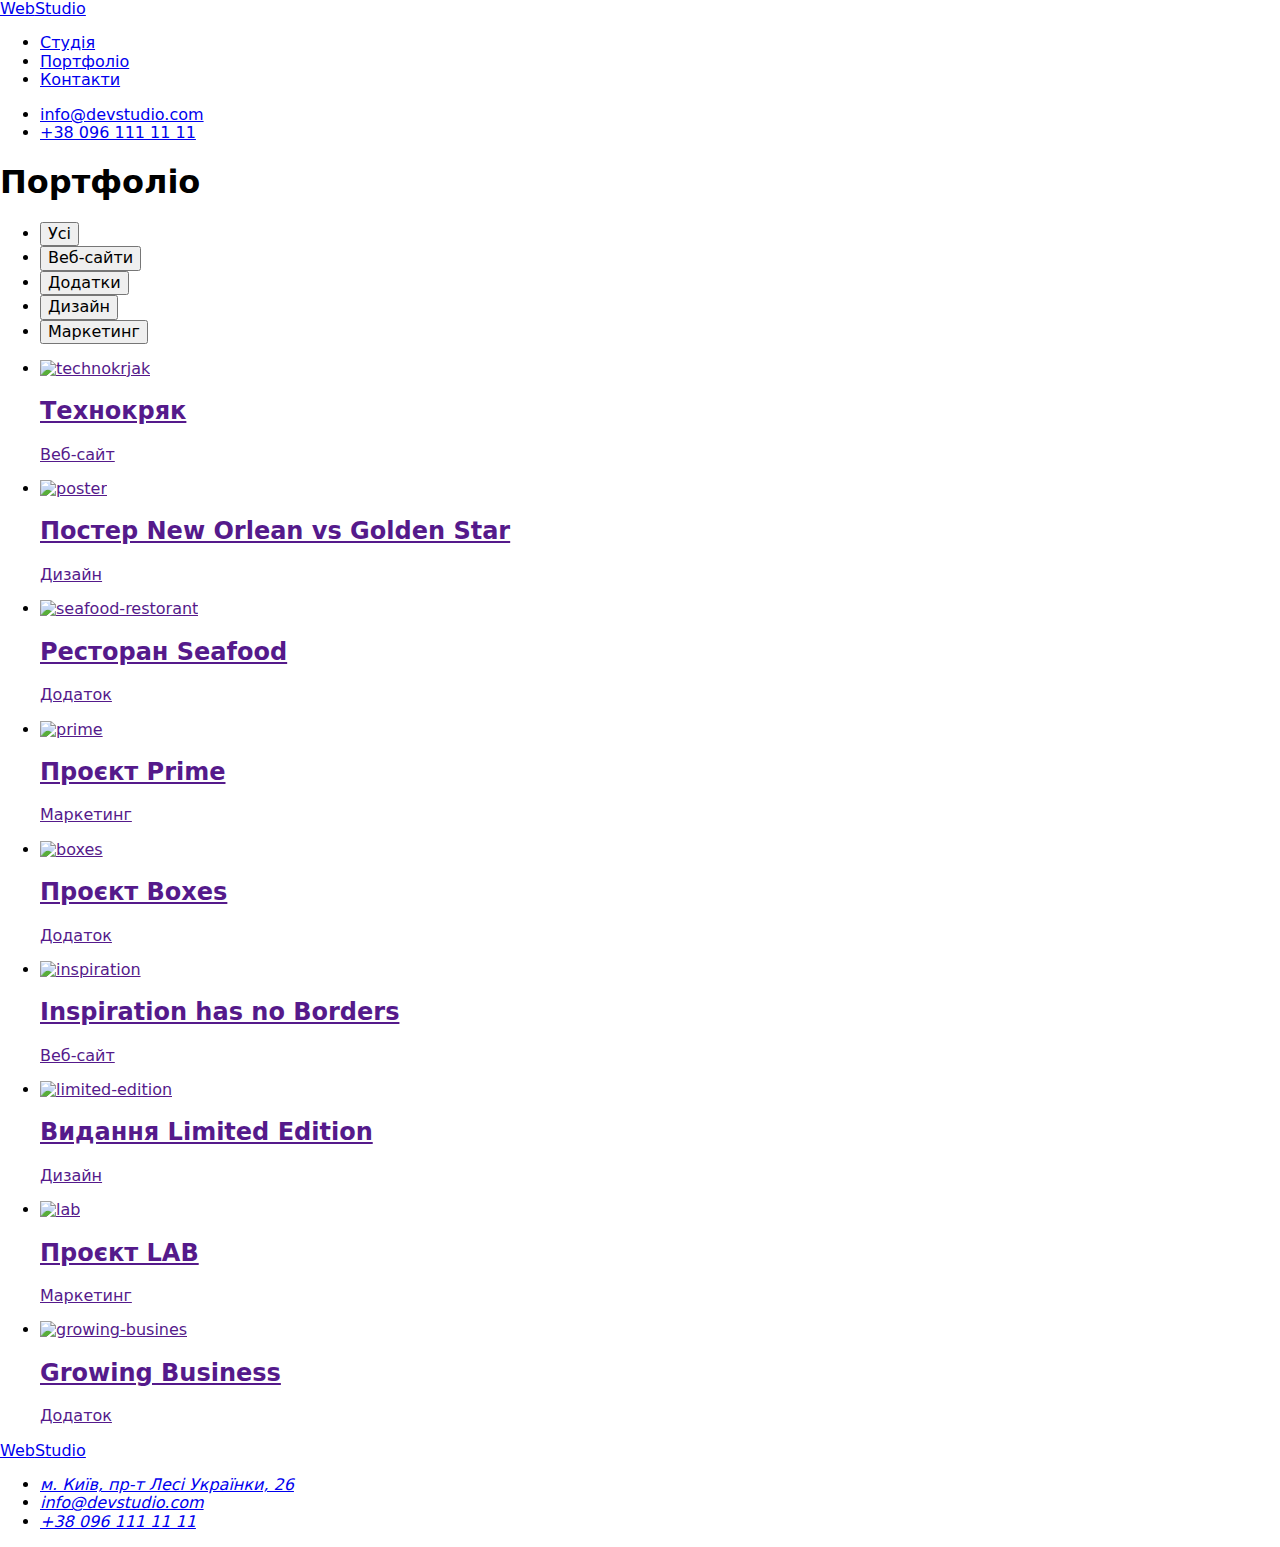
==== portfolio.html @ 2abaee3d "Add 1" ====
<!DOCTYPE html>
<html lang="uk">
<head>
    <meta charset="UTF-8">
    <meta http-equiv="X-UA-Compatible" content="IE=edge">
    <meta name="viewport" content="width=device-width, initial-scale=1.0">
    <title>WebStudio Portfolio</title>
    <link rel="stylesheet" href="https://fonts.googleapis.com/css2?family=Raleway:wght@700&family=Roboto:wght@400;500;700;900&display=swap">
    <link rel="stylesheet" href="https://cdnjs.cloudflare.com/ajax/libs/modern-normalize/1.1.0/modern-normalize.min.css">
    <link rel="stylesheet" href="css/style.css">
</head>
<body>
    <header>
        <!-- Logo -->
        <div class="container header-container">
            <a href="./index.html" class="logo logo-first">Web<span class="logo logo-end">Studio</span></a>
        <!-- Navigation -->
        <nav>
            <ul class="site-nav">
                <li class="nav-li"><a href="./index.html" class="link current">Студія</a></li>
                <li class="nav-li"><a href="./portfolio.html" class="link">Портфоліо</a></li>
                <li class="nav-li"><a href="./contacts.html" class="link">Контакти </a></li>
            </ul>
        </nav>
        <!-- Contacts -->
        <ul class="contacts-header">
            <li class="contacts-li"><a href="mailto:info@devstudio.com" class="contacts-link">info@devstudio.com</a></li>
            <li class="contacts-li"><a href="tel:+380961111111" class="contacts-link">+38 096 111 11 11</a></li>
        </ul>
        </div>
    </header>
    <main>
        <section class="portfolio-section">
        <div class="container">
            <h1 class="visually-hidden">Портфоліо</h1>
            <!-- Button filter -->
            <ul class="filter-list">
                <li><button class="button filter-item">Усі</button></li>
                <li><button class="button filter-item">Веб-сайти</button></li>
                <li><button class="button filter-item">Додатки</button></li>
                <li><button class="button filter-item">Дизайн</button></li>
                <li><button class="button filter-item">Маркетинг</button></li>
            </ul>
        <!-- Portfolio -->
            <ul class="portfolio-list">
                <li class="portfolio-item"> 
                        <a href="" class="portfolio-link">
                            <img class="portfolio-image" src="./images/techno.jpg" alt="technokrjak" width="370" height="294">
                        <div class="portfolio-content">
                            <h2 class="list-title">Технокряк</h2>
                            <p class="list-text" lang="uk">Веб-сайт</p>
                        </div>
                        </a>
                </li>
                <li class="portfolio-item"> 
                        <a href="" class="portfolio-link">
                            <img class="portfolio-image" src="./images/poster.jpg" alt="poster" width="370" height="294">
                        <div class="portfolio-content">
                            <h2 class="list-title">Постер New Orlean vs Golden Star</h2>
                            <p class="list-text" lang="uk">Дизайн</p>
                        </div>
                        </a>
                </li>
                <li class="portfolio-item"> 
                        <a href="" class="portfolio-link">
                            <img class="portfolio-image" src="./images/seafood.jpg" alt="seafood-restorant" width="370" height="294">
                        <div class="portfolio-content">
                            <h2 class="list-title">Ресторан Seafood</h2>
                            <p class="list-text" lang="uk">Додаток</p>
                        </div>
                        </a>
                </li>
                <li class="portfolio-item"> 
                        <a href="" class="portfolio-link">
                            <img class="portfolio-image" src="./images/prime.jpg" alt="prime" width="370" height="294">
                        <div class="portfolio-content">
                            <h2 class="list-title">Проєкт Prime</h2>
                            <p class="list-text" lang="uk">Маркетинг</p>
                        </div>
                        </a>
                </li>
                <li class="portfolio-item"> 
                        <a href="" class="portfolio-link">
                            <img class="portfolio-image" src="./images/boxes.jpg" alt="boxes" width="370" height="294">
                        <div class="portfolio-content">
                            <h2 class="list-title">Проєкт Boxes</h2>
                            <p class="list-text" lang="uk">Додаток</p>
                        </div>
                        </a>
                </li>
                <li class="portfolio-item"> 
                        <a href="" class="portfolio-link">
                            <img class="portfolio-image" src="./images/inspiration.jpg" alt="inspiration" width="370" height="294">
                        <div class="portfolio-content">
                            <h2 class="list-title" lang="en">Inspiration has no Borders</h2>
                            <p class="list-text" lang="uk">Веб-сайт</p>
                        </div>
                        </a>
                </li>
                <li class="portfolio-item"> 
                        <a href="" class="portfolio-link">
                            <img class="portfolio-image" src="./images/limited-edition.jpg" alt="limited-edition" width="370" height="294">
                        <div class="portfolio-content">
                            <h2 class="list-title">Видання Limited Edition</h2>
                            <p class="list-text" lang="uk">Дизайн</p>
                        </div>
                        </a>
                </li>
                <li class="portfolio-item"> 
                        <a href="" class="portfolio-link">
                            <img class="portfolio-image" src="./images/lab.jpg" alt="lab" width="370" height="294">
                        <div class="portfolio-content">
                            <h2 class="list-title">Проєкт LAB</h2>
                            <p class="list-text" lang="uk">Маркетинг</p>
                        </div>
                        </a>
        
                <li class="portfolio-item"> 
                        <a href="" class="portfolio-link">
                            <img class="portfolio-image" src="./images/growing-busines.jpg" alt="growing-busines" width="370" height="294">
                        <div class="portfolio-content">
                            <h2 class="list-title" lang="en">Growing Business</h2>
                            <p class="list-text" lang="uk">Додаток</p>
                        </div>
                        </a>
                </li>
            </ul>
        </div>
        </section>
    </main>
    <footer>
        <!-- Footer logo -->
        <div class="container">
        <a href="./index.html" class="logo logo-first">Web<span class="logo footer-end">Studio</span></a>
        <!-- Footer adress -->
         <address>
        <ul class="footer-list">
            <li class="footer-item"><a href="https://goo.gl/maps/C7pXMFegKn5EvWC58" class="adress-link" target="_blank" rel="noreferrer noopener"> м. Київ, пр-т Лесі Українки, 26 </a></li>
            <li class="footer-item"><a href="mailto:info@devstudio.com" class="footer-contacts">info@devstudio.com</a></li>
            <li class="footer-item"><a href="tell:+380961111111" class="footer-contacts">+38 096 111 11 11</a></li>
        </ul>
        </address>
        </div>
    </footer>
</body>
</html>
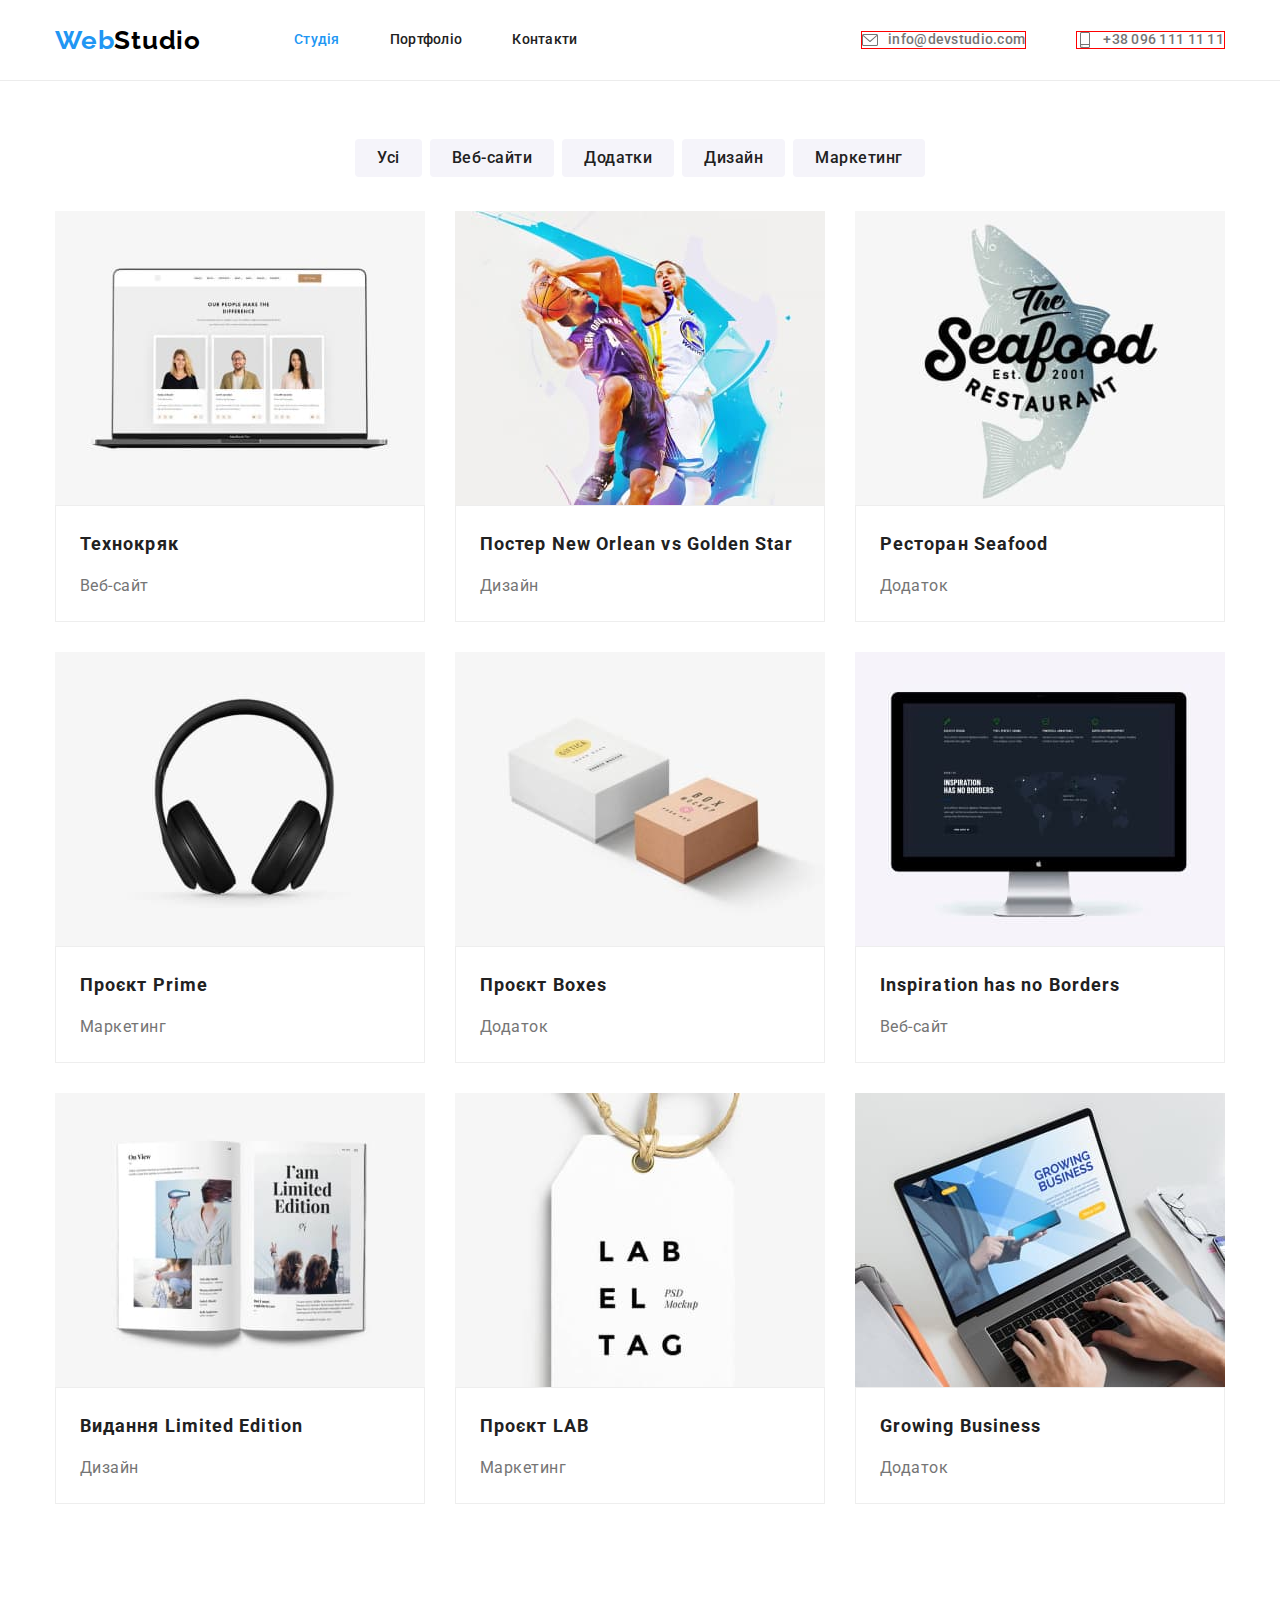
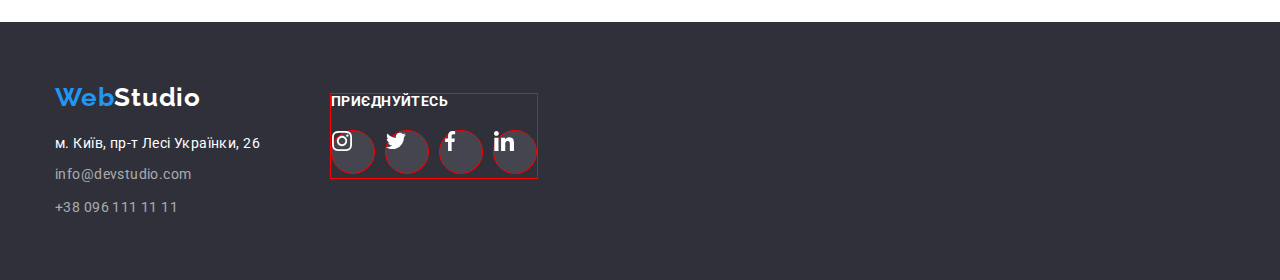
==== commit de15b3a2: "HW #4 first version" ====
--- a/portfolio.html
+++ b/portfolio.html
@@ -23,9 +23,11 @@
             </ul>
         </nav>
         <!-- Contacts -->
-        <ul class="contacts-header">
-            <li class="contacts-li"><a href="mailto:info@devstudio.com" class="contacts-link">info@devstudio.com</a></li>
-            <li class="contacts-li"><a href="tel:+380961111111" class="contacts-link">+38 096 111 11 11</a></li>
+         <ul class="contacts-header">
+            <li class="contacts-li"><a href="mailto:info@devstudio.com" class="contacts-link">
+                <svg class="header-icon"><use href="./images/icons.svg#icon-envelope-header"></use></svg> info@devstudio.com</a></li>
+            <li class="contacts-li"><a href="tel:+380961111111" class="contacts-link">
+                <svg class="header-icon"><use href="./images/icons.svg#icon-smartphone-header"></use></svg>+38 096 111 11 11</a></li>
         </ul>
         </div>
     </header>
@@ -44,7 +46,7 @@
         <!-- Portfolio -->
             <ul class="portfolio-list">
                 <li class="portfolio-item"> 
-                        <a href="" class="portfolio-link">
+                        <a class="portfolio-link" href="" >
                             <img class="portfolio-image" src="./images/techno.jpg" alt="technokrjak" width="370" height="294">
                         <div class="portfolio-content">
                             <h2 class="list-title">Технокряк</h2>
@@ -53,7 +55,7 @@
                         </a>
                 </li>
                 <li class="portfolio-item"> 
-                        <a href="" class="portfolio-link">
+                        <a class="portfolio-link" href="" >
                             <img class="portfolio-image" src="./images/poster.jpg" alt="poster" width="370" height="294">
                         <div class="portfolio-content">
                             <h2 class="list-title">Постер New Orlean vs Golden Star</h2>
@@ -62,7 +64,7 @@
                         </a>
                 </li>
                 <li class="portfolio-item"> 
-                        <a href="" class="portfolio-link">
+                        <a class="portfolio-link" href="" >
                             <img class="portfolio-image" src="./images/seafood.jpg" alt="seafood-restorant" width="370" height="294">
                         <div class="portfolio-content">
                             <h2 class="list-title">Ресторан Seafood</h2>
@@ -71,7 +73,7 @@
                         </a>
                 </li>
                 <li class="portfolio-item"> 
-                        <a href="" class="portfolio-link">
+                        <a class="portfolio-link" href="">
                             <img class="portfolio-image" src="./images/prime.jpg" alt="prime" width="370" height="294">
                         <div class="portfolio-content">
                             <h2 class="list-title">Проєкт Prime</h2>
@@ -80,7 +82,7 @@
                         </a>
                 </li>
                 <li class="portfolio-item"> 
-                        <a href="" class="portfolio-link">
+                        <a class="portfolio-link" href="" >
                             <img class="portfolio-image" src="./images/boxes.jpg" alt="boxes" width="370" height="294">
                         <div class="portfolio-content">
                             <h2 class="list-title">Проєкт Boxes</h2>
@@ -89,7 +91,7 @@
                         </a>
                 </li>
                 <li class="portfolio-item"> 
-                        <a href="" class="portfolio-link">
+                        <a class="portfolio-link" href="" >
                             <img class="portfolio-image" src="./images/inspiration.jpg" alt="inspiration" width="370" height="294">
                         <div class="portfolio-content">
                             <h2 class="list-title" lang="en">Inspiration has no Borders</h2>
@@ -98,7 +100,7 @@
                         </a>
                 </li>
                 <li class="portfolio-item"> 
-                        <a href="" class="portfolio-link">
+                        <a class="portfolio-link" href="" >
                             <img class="portfolio-image" src="./images/limited-edition.jpg" alt="limited-edition" width="370" height="294">
                         <div class="portfolio-content">
                             <h2 class="list-title">Видання Limited Edition</h2>
@@ -107,7 +109,7 @@
                         </a>
                 </li>
                 <li class="portfolio-item"> 
-                        <a href="" class="portfolio-link">
+                        <a class="portfolio-link" href="" >
                             <img class="portfolio-image" src="./images/lab.jpg" alt="lab" width="370" height="294">
                         <div class="portfolio-content">
                             <h2 class="list-title">Проєкт LAB</h2>
@@ -116,7 +118,7 @@
                         </a>
         
                 <li class="portfolio-item"> 
-                        <a href="" class="portfolio-link">
+                        <a class="portfolio-link" href="" >
                             <img class="portfolio-image" src="./images/growing-busines.jpg" alt="growing-busines" width="370" height="294">
                         <div class="portfolio-content">
                             <h2 class="list-title" lang="en">Growing Business</h2>
@@ -129,17 +131,33 @@
         </section>
     </main>
     <footer>
-        <!-- Footer logo -->
-        <div class="container">
-        <a href="./index.html" class="logo logo-first">Web<span class="logo footer-end">Studio</span></a>
+        <div class="container footer-container">
+        <div class="footer-adress">
+         <!-- Footer logo -->
+                <a href="./index.html" class="logo logo-first">Web<span class="logo footer-end">Studio</span></a>
         <!-- Footer adress -->
-         <address>
-        <ul class="footer-list">
-            <li class="footer-item"><a href="https://goo.gl/maps/C7pXMFegKn5EvWC58" class="adress-link" target="_blank" rel="noreferrer noopener"> м. Київ, пр-т Лесі Українки, 26 </a></li>
-            <li class="footer-item"><a href="mailto:info@devstudio.com" class="footer-contacts">info@devstudio.com</a></li>
-            <li class="footer-item"><a href="tell:+380961111111" class="footer-contacts">+38 096 111 11 11</a></li>
-        </ul>
-        </address>
+                <address>
+                <ul class="footer-list">
+                    <li class="footer-item"><a href="https://goo.gl/maps/C7pXMFegKn5EvWC58" class="adress-link" target="_blank" rel="noreferrer noopener"> м. Київ, пр-т Лесі Українки, 26 </a></li>
+                    <li class="footer-item"><a href="mailto:info@devstudio.com" class="footer-contacts">info@devstudio.com</a></li>
+                    <li class="footer-item"><a href="tell:+380961111111" class="footer-contacts">+38 096 111 11 11</a></li>
+                </ul>
+                </address>
+        </div>
+            <div class="footer-social">
+                <p>ПРИЄДНУЙТЕСЬ</p>
+                    <ul class="footer-cosial-list">
+                        <li><a class="footer-link" href="https://www.instagram.com/">
+                            <svg class="icon-footer"><use href="./images/icons.svg#icon-instagram-footer" width="20" height="20"></use></svg>
+                            <span class="visually-hidden"> Instagram</span></a></li>
+                        <li><a class="footer-link" href="https://twitter.com/">
+                            <svg class="icon-footer"><use href="./images/icons.svg#icon-twitter-footer" width="20" height="20"></use></svg><span class="visually-hidden">Twitter</span></a></li>
+                        <li><a class="footer-link" href="https://www.facebook.com/">
+                            <svg class="icon-footer"><use href="./images/icons.svg#icon-facebook-footer" width="20" height="20"></use></svg><span class="visually-hidden">Facebook</span></a></li>
+                        <li><a class="footer-link" href="https://www.linkedin.com/">
+                            <svg class="icon-footer"><use href="./images/icons.svg#icon-linkedin-footer" width="20" height="20"></use></svg><span class="visually-hidden">LinkedIn</span></a></li>
+                    </ul>
+            </div>
         </div>
     </footer>
 </body>
--- a/css/style.css
+++ b/css/style.css
@@ -0,0 +1,619 @@
+
+:root {
+    --primary-bg-color: #FFFFFF;
+    --block-bg-color: #2F303A;
+    --section-bg-color: #F5F4FA;
+    --active-color: #2196F3;
+    --primary-text-color: #212121;
+    --text-color: #757575;
+    
+}
+
+h1,
+h2,
+h3,
+h4,
+h5,
+h6,
+ul,
+p {
+    margin: 0;
+}
+
+body {
+    font-family: 'Roboto', 'Verdana', 'Tahoma', sans-serif;
+    background-color: var(--primary-bg-color);
+    color: var(--primary-text-color);
+}
+
+img {
+    display: block;
+}
+
+ul{
+    margin: 0;
+    padding: 0;
+}
+
+li {
+    list-style: none;
+    margin: 0;
+    padding: 0;
+}
+
+a {
+    text-decoration: none;
+    color: var(--head-color);
+}
+
+a, button {
+    margin: 0;
+    padding: 0;
+}
+
+.container {
+    width: 1200px;
+    margin: 0 auto;
+    padding-left: 15px;
+    padding-right: 15px;
+}
+
+
+.section{
+    padding-top: 94px;
+    padding-bottom: 94px;
+
+}
+
+.visually-hidden {
+    position: absolute;
+    width: 1px;
+    height: 1px;
+    margin: -1px;
+    border: 0;
+    padding: 0;
+    white-space: nowrap;
+    clip-path: inset(100%);
+    clip: rect(0 0 0 0);
+    overflow: hidden;
+}
+
+/* Header */
+header{
+     border-bottom: 1px solid #ECECEC;
+}
+.header-container{
+    display: flex;
+    align-items: center;
+}
+/* Logo */
+.logo {
+    font-family: 'Raleway';
+    font-weight: 700;
+    font-size: 26px;
+    line-height: 1.19;
+    letter-spacing: 0.03em;
+}
+
+.logo-first {
+    text-decoration: none;
+    color: var(--active-color);
+}
+
+.logo-end {
+    color: #000000;
+}
+
+/* Navigation */
+nav{
+    margin-left: 93px;
+}
+.site-nav {
+    display: flex;
+    flex-wrap: wrap;
+    text-align: center;
+    gap: 50px; 
+}
+
+.nav-li,
+.contacts-header li {
+    font-weight: 500;
+    font-size: 14px;
+    line-height: 1.14;
+    letter-spacing: 0.02em;
+}
+
+.link {
+    text-decoration: none;
+    color: var(--primary-text-color);
+    cursor: pointer;
+    padding-top: 32px;
+    padding-bottom: 32px;
+    display: block;
+}
+
+.site-nav .link.current {
+    color: var(--active-color);
+}
+
+.link:focus,
+.link:hover {
+    color: var(--active-color);
+}
+
+/* Contacts */
+.contacts-header{
+    display:flex;
+    margin-left: auto;
+    gap: 50px;
+}
+.contacts-link {
+    font-weight: 500;
+    font-size: 14px;
+    line-height: 1.14;
+    letter-spacing: 0.02em;
+    color: var(--text-color);
+    cursor: pointer;
+    display: flex;
+    align-items: center;
+    justify-content: center;
+    border: 1px solid red;
+}
+
+.contacts-link:hover,
+.contacts-link:focus {
+    color: var(--active-color);
+}
+
+.header-icon{
+    display: flex;
+    width: 16px;
+    height: 16px;
+    margin-right: 10px;
+    fill: var(--text-color);
+}
+
+.header-icon:focus, .header-icon:hover{
+    fill: var(--active-color);
+}
+/* Main */
+.main {}
+
+/* Hero section */
+.hero-section{
+    background-color: var(--block-bg-color);
+    color: var(--primary-bg-color);
+    letter-spacing: 0.06em;
+    text-transform: uppercase;
+    text-align: center;
+    padding-top: 200px;
+    padding-bottom: 200px;
+    background-image: linear-gradient(
+        to right,
+        rgba(47, 48, 58, 0.4),
+        rgba(47, 48, 58, 0.4)),
+        url(/images/hero-image.jpg);
+    background-repeat: no-repeat;
+    background-size: contain;
+    background-position: center;
+}
+
+.hero-title{
+    font-weight: 900;
+    font-size: 44px;
+    line-height: 1.36;
+    letter-spacing: 0.06em;
+    text-transform: uppercase;
+    margin-top: 0;
+    margin-bottom: 0;    
+}
+
+.hero-button{
+    font-family: 'Roboto', sans-serif;
+    font-weight: 700;
+    font-size: 16px;
+    line-height: 1.88;
+    align-items: center;
+    letter-spacing: 0.06em;
+    color: var(--primary-bg-color);
+    background-color: var(--active-color);
+    width: 216px;
+    border-radius: 4px;
+    padding: 10px;
+    margin-top: 30px;
+    border: none;
+
+}
+
+.hero-button:focus, .hero-button:hover{
+    background: #188CE8;
+    box-shadow: 0px 4px 4px rgba(0, 0, 0, 0.15);
+    border-radius: 4px;
+    cursor: pointer;
+}
+
+/* About */
+.about {}
+
+.about-list {
+    display: flex;
+    flex-wrap: wrap;
+    gap: 30px;
+}
+
+.about-item {
+    list-style-type: none;
+    width: 270px;
+}
+
+.about-item::before{
+    display:block;
+    content: '';
+    height:120px;
+    border-radius: 4px;
+    background-repeat: no-repeat;
+    background-position: center;
+    background-color: var(--section-bg-color);
+    background-size: 70px 70px;
+    margin-bottom: 30px;
+    
+}
+
+.icon-antena::before{
+    background-image:url(/images/antenna.svg);
+    
+}
+.icon-clock::before{
+    background-image:url(/images/clock.svg);
+}
+.icon-computer::before{
+    background-image:url(/images/computer.svg);
+}
+.icon-astronat::before{
+    background-image:url(/images/astronat.svg);
+}
+
+.about-title {
+    font-weight: 700;
+    font-size: 14px;
+    line-height: 1.14;
+    letter-spacing: 0.03em;
+    text-transform: uppercase;
+    color: var(--primary-text-color);
+    margin-bottom: 10px;
+}
+
+.about-text {
+    font-size: 14px;
+    line-height: 1.71;
+    letter-spacing: 0.03em;
+    color: var(--text-color);
+}
+
+/* Pfofile */
+.profile {
+    padding-top: 0;
+}
+
+.profile-title {
+    font-weight: 700;
+    font-size: 36px;
+    line-height: 1.17;
+    text-align: center;
+    letter-spacing: 0.03em;
+    color: var(--primary-text-color);
+    margin-bottom: 50px;
+}
+
+.profile-list {
+    list-style-type: none;
+    display: flex;
+    flex-wrap: wrap;
+    gap: 30px;
+
+}
+
+.profile-item {}
+
+/* Team */
+.team {
+    background-color: var(--section-bg-color);
+}
+
+.team-title {
+    font-weight: 700;
+    font-size: 36px;
+    line-height: 1.17;
+    text-align: center;
+    letter-spacing: 0.03em;
+    color: var(--primary-text-color);
+    margin-bottom: 50px;
+
+}
+
+.team-list {
+    display: flex;
+    flex-wrap: wrap;
+    gap: 30px;
+}
+.team-item{
+    display: block;
+    background: var(--primary-bg-color);    
+    box-shadow: 0px 1px 3px rgba(0, 0, 0, 0.12), 0px 1px 1px rgba(0, 0, 0, 0.14), 0px 2px 1px rgba(0, 0, 0, 0.2);
+    border-radius: 0px 0px 4px 4px;
+}
+
+.team-image{
+    max-width: 100%;
+}
+.team-content{
+    padding-top: 30px;
+    padding-bottom: 30px;
+    
+}
+.team-name {
+    font-weight: 500;
+    font-size: 16px;
+    line-height: 1.19;
+    text-align: center;
+    letter-spacing: 0.03em;
+    color: var(--primary-text-color);
+    margin-bottom: 10px;
+}
+
+.team-position {
+    font-size: 16px;
+    line-height: 1.19;
+    text-align: center;
+    letter-spacing: 0.03em;
+    color: var(--text-color);
+    margin-bottom: 16px;
+}
+.team-link{
+    display: flex;
+    justify-content: center;
+    gap: 10px;
+    border: 1px solid red;
+}
+.team-social{
+    display: flex;
+    max-width: 44px;
+    height: 44px;
+    cursor: pointer;
+}
+.team-social:hover, .team-social:focus{
+    background-color: var(--active-color);
+    border-radius: 50%;
+}
+.team-icon{
+    display: flex;
+    flex-wrap: nowrap;
+    align-items: center;
+    justify-content: center;
+    fill: #AFB1B8;
+    border: 1px solid red;
+}
+.team-icon:hover, .team-icon:focus {
+    fill: var(--primary-bg-color);
+}
+
+/*Clients  */
+.clients{
+
+}
+
+.clients-title{
+    font-weight: 700;
+    font-size: 36px;
+    line-height: 42px;
+    text-align: center;
+    letter-spacing: 0.03em;
+    color: var(--primary-text-color);
+    margin-bottom: 50px;
+}
+
+.clients-list{
+    display: flex;
+    gap: 30px;
+   justify-content: center;
+}
+
+.clients-link{
+    display: flex;
+    width: 100%;
+    height: 100%;
+    border: 1px solid #AFB1B8;
+    border-radius: 4px;
+}
+.clients-link:hover, .clients-link:focus{
+    border: 1px solid var(--active-color)
+}
+.clients-icon{
+    display: flex;
+    padding: 15px 32px;
+    width: 170px;
+    height: 92px;
+    fill: #AFB1B8;
+}
+.clients-icon:hover, .clients-icon:focus{
+    fill: var(--active-color);
+}
+/* Footer */
+footer {
+    background-color: var(--block-bg-color);
+    padding-top: 60px;
+    padding-bottom: 60px;
+}
+
+.footer-container{
+    display: flex; 
+    align-items: baseline;
+}
+
+.footer-adress{
+    display: block;
+    margin-right: 70px;
+}
+
+.footer-end {
+    color: var(--primary-bg-color);
+}
+
+address{
+    margin-top: 20px;
+}
+
+.adress-link {
+    font-style: normal;
+    font-size: 14px;
+    line-height: 1.5;
+    letter-spacing: 0.03em;
+    color: var(--primary-bg-color);
+    text-decoration: none;
+}
+
+.footer-contacts {
+    font-style: normal;
+    font-size: 14px;
+    line-height: 1.7;
+    letter-spacing: 0.03em;
+    color: rgba(255, 255, 255, 0.6);
+    text-decoration: none;
+    display: flex;
+    flex-wrap: wrap;
+}
+
+.footer-item:nth-child(-n + 2){
+    margin-bottom: 9px;
+}
+.adress-link:hover,
+.adress-link:focus,
+.footer-contacts:hover,
+.footer-contacts:focus {
+    color: var(--active-color);
+}
+.footer-social{
+    display: block;
+    align-items: center;
+    justify-content: center;
+    /* margin-top: 12px;   */
+    border: 1px solid red;
+}
+.footer-social p{
+    font-weight: 700;
+    font-size: 14px;
+    line-height: 1.14;
+    letter-spacing: 0.03em;
+    text-transform: uppercase;
+    color: var(--primary-bg-color);
+    margin-bottom: 20px;
+    text-align:justify;
+    
+}
+
+.footer-cosial-list{
+    display: inline-flex;
+    justify-content: center;
+    gap: 10px; 
+}
+.footer-link{
+    display:flex;
+    justify-content: center;
+    width: 44px;
+    height: 44px;
+    border-radius: 50%;
+    background: rgba(255, 255, 255, 0.1);  
+    border: 1px solid red;
+}
+.footer-link:hover, .footer-link:focus{
+    background-color: var(--active-color);
+}
+
+.icon-footer{
+    display: flex;
+    flex-wrap: wrap;
+    justify-content: center;
+    align-items: center;
+    padding: 0;
+}
+/* Portfolio page*/
+
+.portfolio-section{
+    padding-top: 58px;
+    padding-bottom: 118px; 
+}
+
+/* Button filter */
+
+.filter-list {
+    display: flex;
+    flex-wrap: wrap;
+    justify-content: center;
+    gap:8px;
+    margin-bottom: 34px;
+}
+
+.filter-item {
+    font-weight: 500;
+    font-size: 16px;
+    line-height: 1.6;
+    text-align: center;
+    letter-spacing: 0.03em;
+    color: var(--primary-text-color);
+    background-color: var(--section-bg-color);
+    padding: 6px 22px;
+    border-radius: 4px;
+    border:none;
+    display: flex;
+    justify-content: center;
+}
+    
+.filter-item:hover,
+.filter-item:focus {
+    color: var(--primary-bg-color);
+    background-color: var(--active-color);
+    cursor: pointer;
+
+}
+/* Portfolio */
+
+.portfolio-list {
+    display: flex;
+    flex-wrap: wrap;
+    gap: 30px;
+}
+
+.portfolio-item {
+    display: flex;
+    flex-wrap: wrap;
+    gap: 30px; 
+}
+.portfolio-link:hover, .portfolio-link:focus{
+    box-shadow: 0px 3px 1px rgba(0, 0, 0, 0.1), 0px 1px 2px rgba(0, 0, 0, 0.08), 0px 2px 2px rgba(0, 0, 0, 0.12);
+    border-radius: 4px;
+}
+
+.portfolio-image{
+    max-width: auto;
+}
+.portfolio-content{
+    padding: 20px 24px;
+    background: #FFFFFF;
+    border: 1px solid #EEEEEE;
+}
+
+.list-title {
+    font-weight: 700;
+    font-size: 18px;
+    line-height: 2;
+    letter-spacing: 0.06em;
+    color: var(--primary-text-color);
+    margin-bottom: 9px;
+}
+
+.list-text {
+    font-size: 16px;
+    line-height: 1.89;
+    letter-spacing: 0.03em;
+    color: var(--text-color)
+}
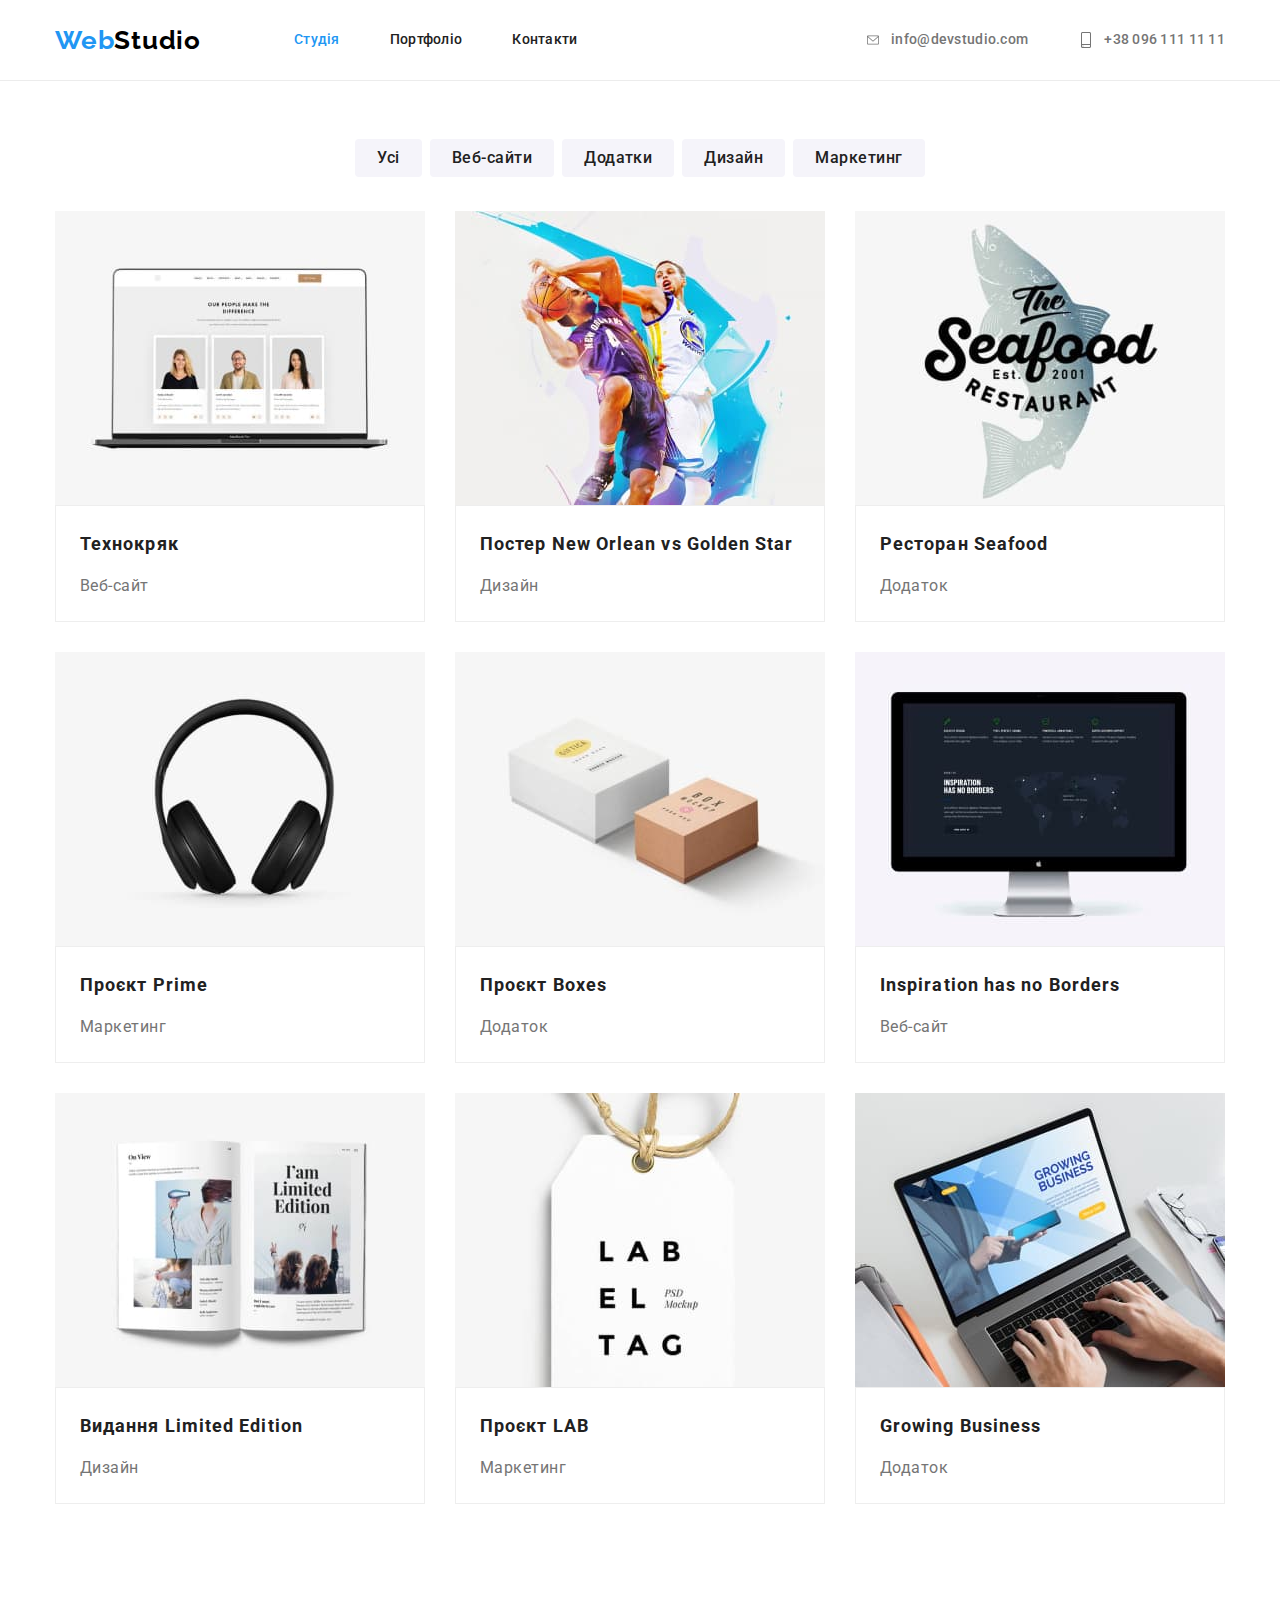
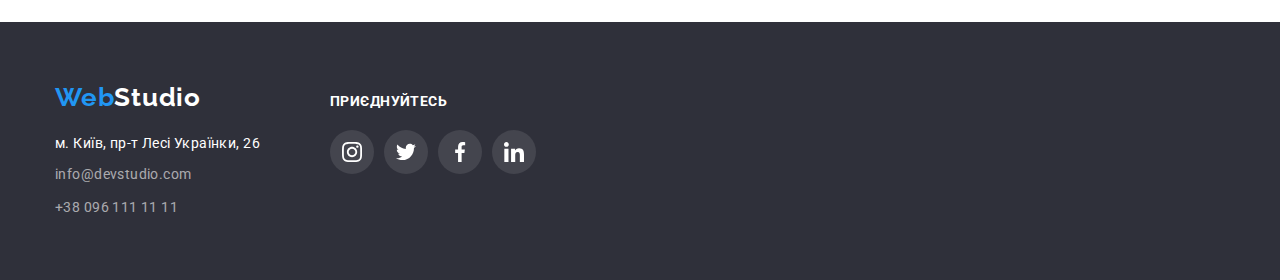
==== commit f0d45d6a: "HW#4 version 2 SVG" ====
--- a/portfolio.html
+++ b/portfolio.html
@@ -10,7 +10,7 @@
     <link rel="stylesheet" href="css/style.css">
 </head>
 <body>
-    <header>
+      <header>
         <!-- Logo -->
         <div class="container header-container">
             <a href="./index.html" class="logo logo-first">Web<span class="logo logo-end">Studio</span></a>
@@ -23,11 +23,20 @@
             </ul>
         </nav>
         <!-- Contacts -->
-         <ul class="contacts-header">
-            <li class="contacts-li"><a href="mailto:info@devstudio.com" class="contacts-link">
-                <svg class="header-icon"><use href="./images/icons.svg#icon-envelope-header"></use></svg> info@devstudio.com</a></li>
-            <li class="contacts-li"><a href="tel:+380961111111" class="contacts-link">
-                <svg class="header-icon"><use href="./images/icons.svg#icon-smartphone-header"></use></svg>+38 096 111 11 11</a></li>
+        <ul class="contacts-header">
+            <li class="contacts-li">
+                <a href="mailto:info@devstudio.com" class="contacts-link">
+                <svg class="header-icon" width="16" height="12">
+                    <use href="./images/icons.svg#icon-envelope-header"></use>
+                </svg> info@devstudio.com</a>
+            </li>
+            <li class="contacts-li">
+                <a href="tel:+380961111111" class="contacts-link">
+                <svg class="header-icon"  width="10" height="16">
+                    <use href="./images/icons.svg#icon-smartphone-header"></use>
+                </svg>
+                +38 096 111 11 11</a>
+            </li>
         </ul>
         </div>
     </header>
@@ -138,24 +147,41 @@
         <!-- Footer adress -->
                 <address>
                 <ul class="footer-list">
-                    <li class="footer-item"><a href="https://goo.gl/maps/C7pXMFegKn5EvWC58" class="adress-link" target="_blank" rel="noreferrer noopener"> м. Київ, пр-т Лесі Українки, 26 </a></li>
-                    <li class="footer-item"><a href="mailto:info@devstudio.com" class="footer-contacts">info@devstudio.com</a></li>
-                    <li class="footer-item"><a href="tell:+380961111111" class="footer-contacts">+38 096 111 11 11</a></li>
+                    <li class="footer-item">
+                        <a href="https://goo.gl/maps/C7pXMFegKn5EvWC58" class="adress-link" target="_blank" rel="noreferrer noopener"> м. Київ, пр-т Лесі Українки, 26 </a>
+                    </li>
+                    <li class="footer-item">
+                        <a href="mailto:info@devstudio.com" class="footer-contacts">info@devstudio.com</a>
+                    </li>
+                    <li class="footer-item">
+                        <a href="tell:+380961111111" class="footer-contacts">+38 096 111 11 11</a>
+                    </li>
                 </ul>
                 </address>
         </div>
             <div class="footer-social">
                 <p>ПРИЄДНУЙТЕСЬ</p>
-                    <ul class="footer-cosial-list">
+                   <ul class="footer-cosial-list">
                         <li><a class="footer-link" href="https://www.instagram.com/">
-                            <svg class="icon-footer"><use href="./images/icons.svg#icon-instagram-footer" width="20" height="20"></use></svg>
+                            <svg class="icon-footer" width="20" height="20">
+                                <use href="./images/icons.svg#icon-instagram-footer"></use>
+                            </svg>
                             <span class="visually-hidden"> Instagram</span></a></li>
                         <li><a class="footer-link" href="https://twitter.com/">
-                            <svg class="icon-footer"><use href="./images/icons.svg#icon-twitter-footer" width="20" height="20"></use></svg><span class="visually-hidden">Twitter</span></a></li>
+                            <svg class="icon-footer" width="20" height="20">
+                                <use href="./images/icons.svg#icon-twitter-footer" ></use>
+                            </svg>
+                            <span class="visually-hidden">Twitter</span></a></li>
                         <li><a class="footer-link" href="https://www.facebook.com/">
-                            <svg class="icon-footer"><use href="./images/icons.svg#icon-facebook-footer" width="20" height="20"></use></svg><span class="visually-hidden">Facebook</span></a></li>
+                            <svg class="icon-footer" width="20" height="20">
+                                <use href="./images/icons.svg#icon-facebook-footer"></use>
+                            </svg>
+                            <span class="visually-hidden">Facebook</span></a></li>
                         <li><a class="footer-link" href="https://www.linkedin.com/">
-                            <svg class="icon-footer"><use href="./images/icons.svg#icon-linkedin-footer" width="20" height="20"></use></svg><span class="visually-hidden">LinkedIn</span></a></li>
+                            <svg class="icon-footer" width="20" height="20">
+                                <use href="./images/icons.svg#icon-linkedin-footer" ></use>
+                            </svg>
+                            <span class="visually-hidden">LinkedIn</span></a></li>
                     </ul>
             </div>
         </div>
--- a/css/style.css
+++ b/css/style.css
@@ -152,12 +152,13 @@
     font-size: 14px;
     line-height: 1.14;
     letter-spacing: 0.02em;
+    max-width: 100%;
+    height: 100%;
     color: var(--text-color);
     cursor: pointer;
-    display: flex;
-    align-items: center;
-    justify-content: center;
-    border: 1px solid red;
+    display: inline-flex;
+    align-items: center;
+    justify-content: center;
 }
 
 .contacts-link:hover,
@@ -166,9 +167,9 @@
 }
 
 .header-icon{
-    display: flex;
+    display:flex;
     width: 16px;
-    height: 16px;
+    max-height: 16px;
     margin-right: 10px;
     fill: var(--text-color);
 }
@@ -186,8 +187,12 @@
     letter-spacing: 0.06em;
     text-transform: uppercase;
     text-align: center;
+    max-width: 1600px;
+    height: 600px;
     padding-top: 200px;
     padding-bottom: 200px;
+    margin-left: auto;
+    margin-right: auto;
     background-image: linear-gradient(
         to right,
         rgba(47, 48, 58, 0.4),
@@ -242,35 +247,21 @@
 }
 
 .about-item {
+
     list-style-type: none;
     width: 270px;
-}
-
-.about-item::before{
-    display:block;
-    content: '';
+    
+}
+
+.thumb{
+    display:flex;
+    justify-content: center;
+    align-items: center;
     height:120px;
     border-radius: 4px;
-    background-repeat: no-repeat;
-    background-position: center;
     background-color: var(--section-bg-color);
-    background-size: 70px 70px;
     margin-bottom: 30px;
     
-}
-
-.icon-antena::before{
-    background-image:url(/images/antenna.svg);
-    
-}
-.icon-clock::before{
-    background-image:url(/images/clock.svg);
-}
-.icon-computer::before{
-    background-image:url(/images/computer.svg);
-}
-.icon-astronat::before{
-    background-image:url(/images/astronat.svg);
 }
 
 .about-title {
@@ -318,6 +309,10 @@
 /* Team */
 .team {
     background-color: var(--section-bg-color);
+     display: flex;
+  flex-direction: column;
+  align-items: center;
+  justify-content: center;
 }
 
 .team-title {
@@ -328,7 +323,6 @@
     letter-spacing: 0.03em;
     color: var(--primary-text-color);
     margin-bottom: 50px;
-
 }
 
 .team-list {
@@ -349,7 +343,6 @@
 .team-content{
     padding-top: 30px;
     padding-bottom: 30px;
-    
 }
 .team-name {
     font-weight: 500;
@@ -371,14 +364,17 @@
 }
 .team-link{
     display: flex;
+    align-items: center;
     justify-content: center;
     gap: 10px;
-    border: 1px solid red;
 }
 .team-social{
     display: flex;
-    max-width: 44px;
-    height: 44px;
+    justify-content: center;
+    align-items: center;
+    width: 44px;
+    height: 44px; 
+    
     cursor: pointer;
 }
 .team-social:hover, .team-social:focus{
@@ -386,12 +382,8 @@
     border-radius: 50%;
 }
 .team-icon{
-    display: flex;
-    flex-wrap: nowrap;
-    align-items: center;
-    justify-content: center;
-    fill: #AFB1B8;
-    border: 1px solid red;
+    display: block;
+    fill: #AFB1B8;  
 }
 .team-icon:hover, .team-icon:focus {
     fill: var(--primary-bg-color);
@@ -399,7 +391,7 @@
 
 /*Clients  */
 .clients{
-
+ 
 }
 
 .clients-title{
@@ -414,29 +406,32 @@
 
 .clients-list{
     display: flex;
+    justify-content: center;
     gap: 30px;
-   justify-content: center;
-}
-
+}
+
+       
 .clients-link{
     display: flex;
-    width: 100%;
-    height: 100%;
+    justify-content: center;
+    align-items: center;
+    width: 170px;
+    height: 92px;
     border: 1px solid #AFB1B8;
     border-radius: 4px;
 }
 .clients-link:hover, .clients-link:focus{
-    border: 1px solid var(--active-color)
+    border: 1px solid var(--active-color);
+    
 }
 .clients-icon{
     display: flex;
-    padding: 15px 32px;
-    width: 170px;
-    height: 92px;
     fill: #AFB1B8;
+    
 }
 .clients-icon:hover, .clients-icon:focus{
     fill: var(--active-color);
+    
 }
 /* Footer */
 footer {
@@ -496,8 +491,6 @@
     display: block;
     align-items: center;
     justify-content: center;
-    /* margin-top: 12px;   */
-    border: 1px solid red;
 }
 .footer-social p{
     font-weight: 700;
@@ -519,11 +512,11 @@
 .footer-link{
     display:flex;
     justify-content: center;
+    align-items: center;
     width: 44px;
     height: 44px;
     border-radius: 50%;
     background: rgba(255, 255, 255, 0.1);  
-    border: 1px solid red;
 }
 .footer-link:hover, .footer-link:focus{
     background-color: var(--active-color);
@@ -531,9 +524,6 @@
 
 .icon-footer{
     display: flex;
-    flex-wrap: wrap;
-    justify-content: center;
-    align-items: center;
     padding: 0;
 }
 /* Portfolio page*/
@@ -592,10 +582,6 @@
     box-shadow: 0px 3px 1px rgba(0, 0, 0, 0.1), 0px 1px 2px rgba(0, 0, 0, 0.08), 0px 2px 2px rgba(0, 0, 0, 0.12);
     border-radius: 4px;
 }
-
-.portfolio-image{
-    max-width: auto;
-}
 .portfolio-content{
     padding: 20px 24px;
     background: #FFFFFF;
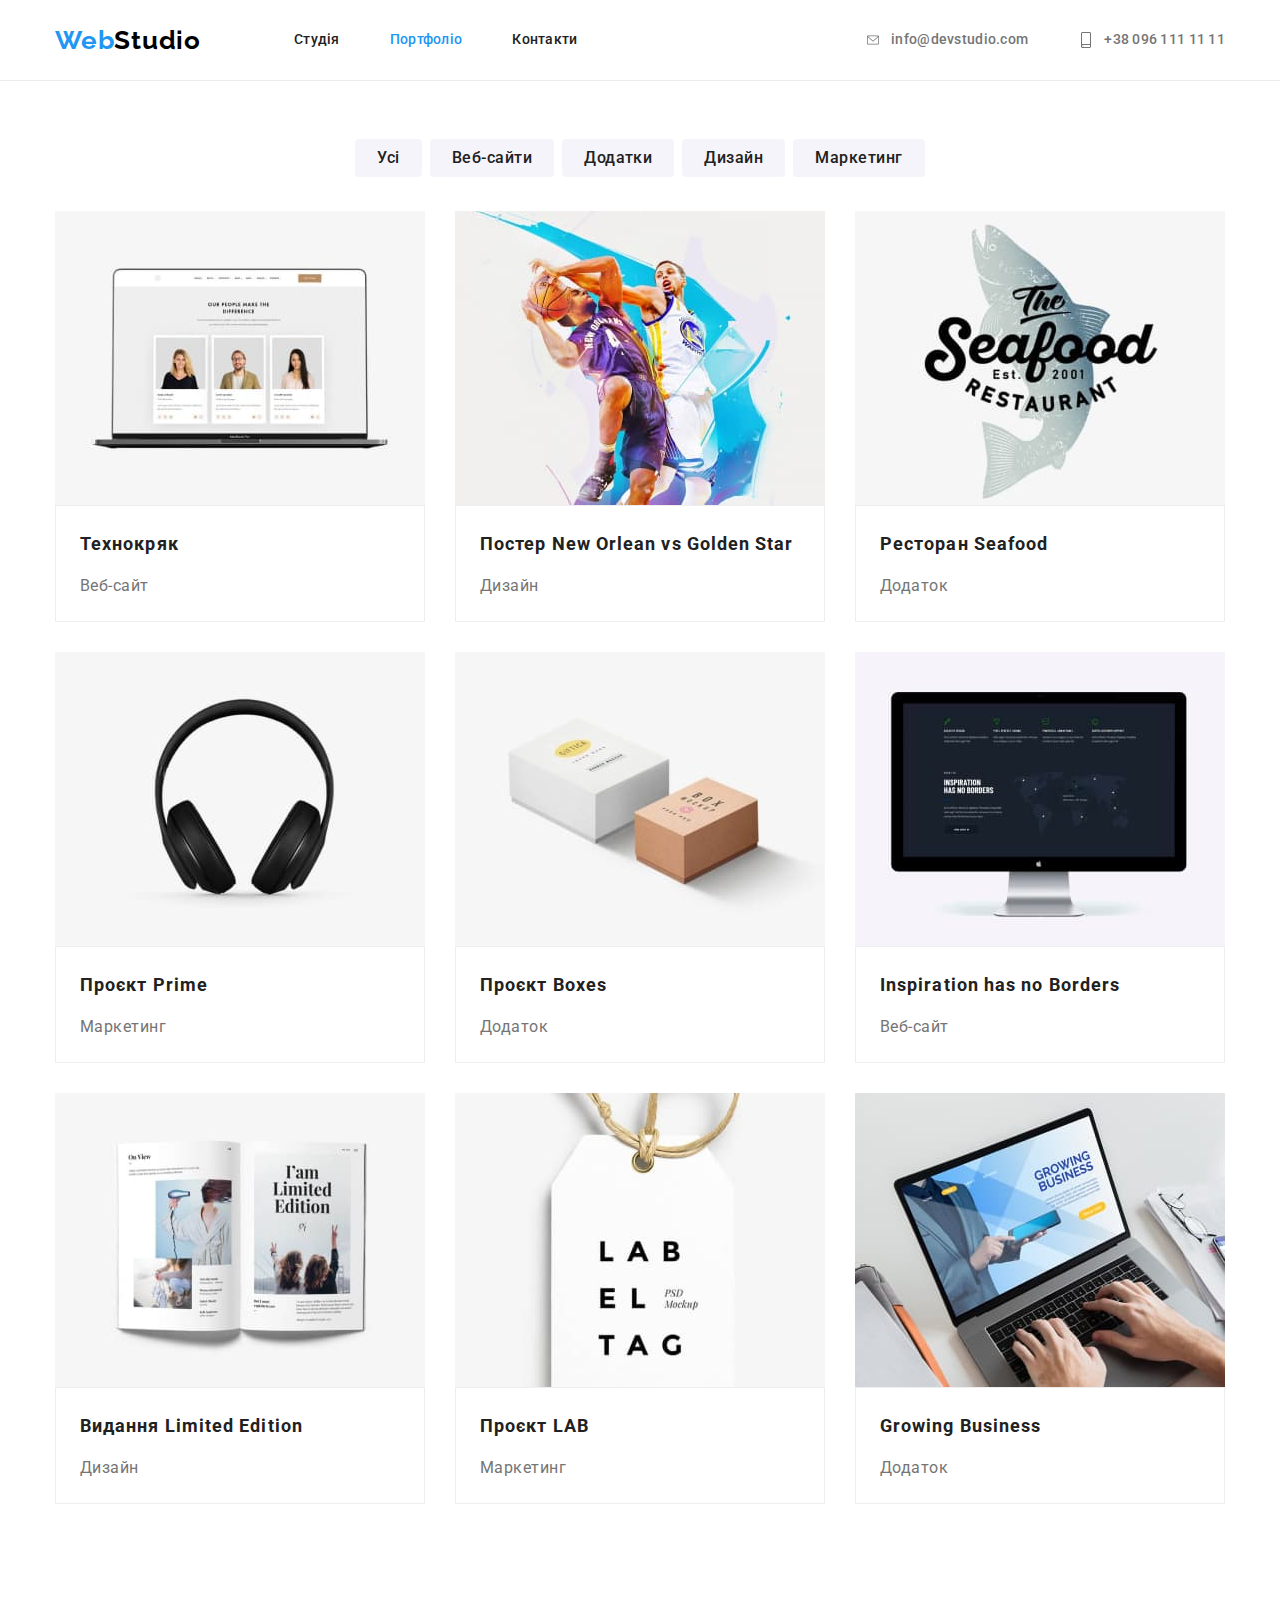
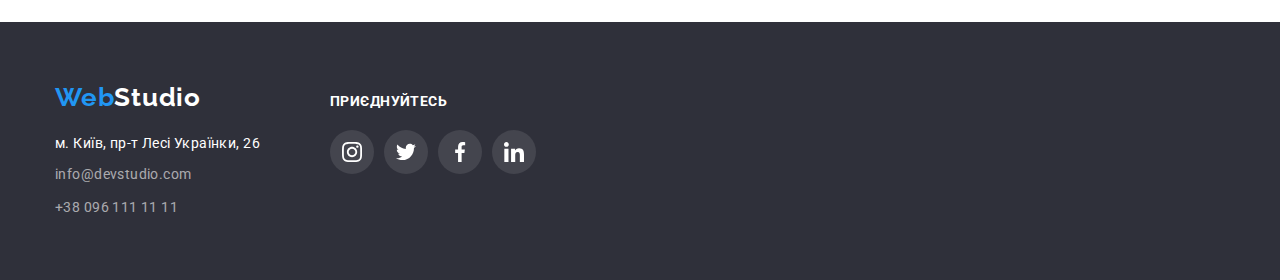
==== commit 3cb670d8: "Fixed variant 2" ====
--- a/portfolio.html
+++ b/portfolio.html
@@ -17,8 +17,8 @@
         <!-- Navigation -->
         <nav>
             <ul class="site-nav">
-                <li class="nav-li"><a href="./index.html" class="link current">Студія</a></li>
-                <li class="nav-li"><a href="./portfolio.html" class="link">Портфоліо</a></li>
+                <li class="nav-li"><a href="./index.html" class="link">Студія</a></li>
+                <li class="nav-li"><a href="./portfolio.html" class="link  current">Портфоліо</a></li>
                 <li class="nav-li"><a href="./contacts.html" class="link">Контакти </a></li>
             </ul>
         </nav>
--- a/css/style.css
+++ b/css/style.css
@@ -164,6 +164,8 @@
 .contacts-link:hover,
 .contacts-link:focus {
     color: var(--active-color);
+
+    
 }
 
 .header-icon{
@@ -171,12 +173,9 @@
     width: 16px;
     max-height: 16px;
     margin-right: 10px;
-    fill: var(--text-color);
-}
-
-.header-icon:focus, .header-icon:hover{
-    fill: var(--active-color);
-}
+    fill: currentColor;
+}
+
 /* Main */
 .main {}
 
@@ -197,9 +196,8 @@
         to right,
         rgba(47, 48, 58, 0.4),
         rgba(47, 48, 58, 0.4)),
-        url(/images/hero-image.jpg);
+        url(../images/hero-image.jpg);
     background-repeat: no-repeat;
-    background-size: contain;
     background-position: center;
 }
 
@@ -374,19 +372,23 @@
     align-items: center;
     width: 44px;
     height: 44px; 
-    
     cursor: pointer;
+    color: #AFB1B8;
+    background-color: var(--primary-bg-color);
 }
 .team-social:hover, .team-social:focus{
+    color: var(--primary-bg-color);
     background-color: var(--active-color);
     border-radius: 50%;
 }
 .team-icon{
     display: block;
-    fill: #AFB1B8;  
+    /* fill: #AFB1B8;   */
+    fill: currentColor;
 }
 .team-icon:hover, .team-icon:focus {
-    fill: var(--primary-bg-color);
+    /* fill: var(--primary-bg-color); */
+    
 }
 
 /*Clients  */
@@ -419,14 +421,16 @@
     height: 92px;
     border: 1px solid #AFB1B8;
     border-radius: 4px;
+    color: #AFB1B8;
 }
 .clients-link:hover, .clients-link:focus{
+    color: var(--active-color);
     border: 1px solid var(--active-color);
     
 }
 .clients-icon{
     display: flex;
-    fill: #AFB1B8;
+    fill: currentColor;
     
 }
 .clients-icon:hover, .clients-icon:focus{
@@ -562,6 +566,7 @@
 .filter-item:focus {
     color: var(--primary-bg-color);
     background-color: var(--active-color);
+    box-shadow: 0px 3px 1px rgba(0, 0, 0, 0.1), 0px 1px 2px rgba(0, 0, 0, 0.08), 0px 2px 2px rgba(0, 0, 0, 0.12);
     cursor: pointer;
 
 }
